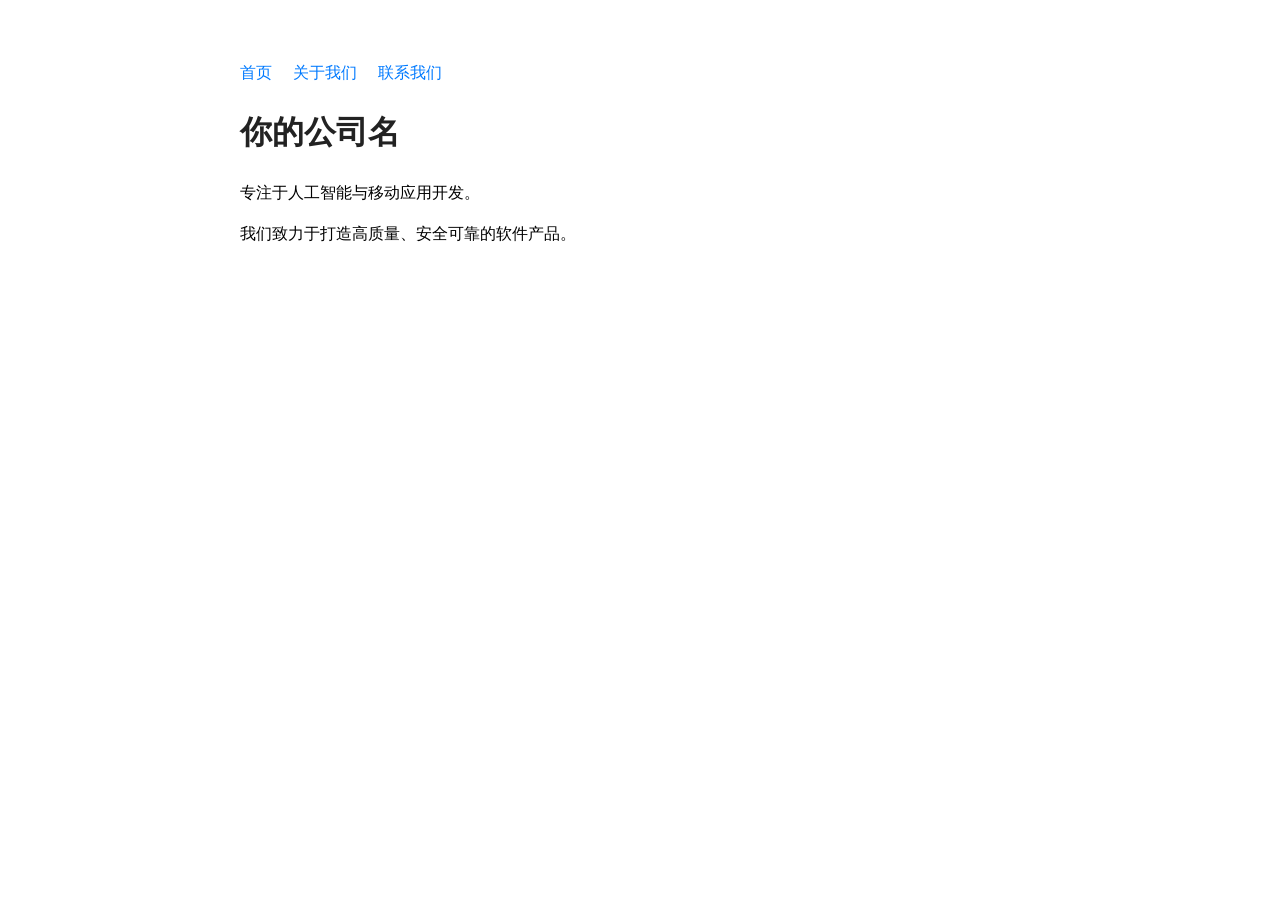
==== index.html @ 3e5f757e "init" ====
<!DOCTYPE html>
<html lang="zh-CN">
<head>
<meta charset="UTF-8">
<title>你的公司名</title>
<style>
body{font-family:system-ui;max-width:800px;margin:40px auto;padding:20px;line-height:1.6}
h1{color:#222}
.nav a{margin-right:16px;color:#007aff;text-decoration:none}
</style>
</head>
<body>
<div class="nav">
<a href="/">首页</a>
<a href="/about.html">关于我们</a>
<a href="/contact.html">联系我们</a>
</div>
<h1>你的公司名</h1>
<p>专注于人工智能与移动应用开发。</p>
<p>我们致力于打造高质量、安全可靠的软件产品。</p>
</body>
</html>
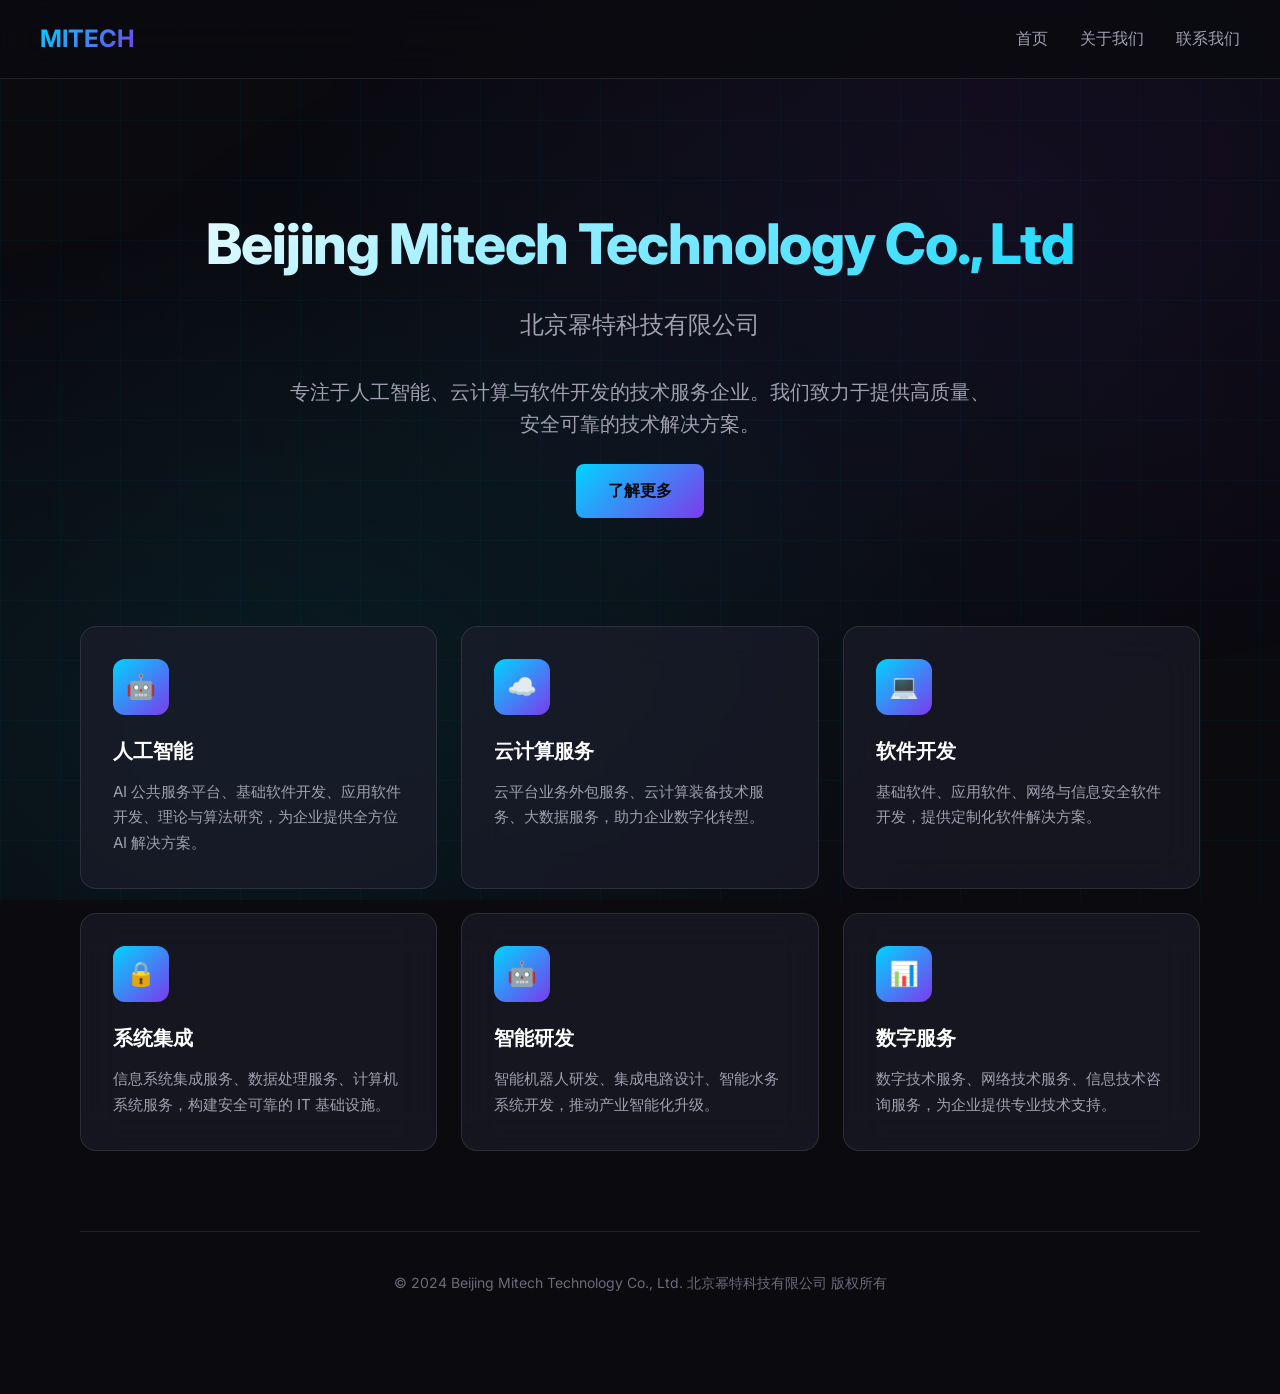
==== commit 58cb0d14: "init v2" ====
--- a/index.html
+++ b/index.html
@@ -2,21 +2,65 @@
 <html lang="zh-CN">
 <head>
 <meta charset="UTF-8">
-<title>你的公司名</title>
-<style>
-body{font-family:system-ui;max-width:800px;margin:40px auto;padding:20px;line-height:1.6}
-h1{color:#222}
-.nav a{margin-right:16px;color:#007aff;text-decoration:none}
-</style>
+<meta name="viewport" content="width=device-width, initial-scale=1.0">
+<title>Beijing Mitech Technology Co., Ltd - 北京幂特科技有限公司</title>
+<link rel="stylesheet" href="styles.css">
+<link href="https://fonts.googleapis.com/css2?family=Inter:wght@400;500;600;700;800&display=swap" rel="stylesheet">
 </head>
 <body>
-<div class="nav">
-<a href="/">首页</a>
-<a href="/about.html">关于我们</a>
-<a href="/contact.html">联系我们</a>
+<nav class="nav">
+  <div class="nav-brand">MITECH</div>
+  <div class="nav-links">
+    <a href="/">首页</a>
+    <a href="/about.html">关于我们</a>
+    <a href="/contact.html">联系我们</a>
+  </div>
+</nav>
+
+<div class="container">
+  <section class="hero">
+    <h1>Beijing Mitech Technology Co., Ltd</h1>
+    <h2>北京幂特科技有限公司</h2>
+    <p>专注于人工智能、云计算与软件开发的技术服务企业。我们致力于提供高质量、安全可靠的技术解决方案。</p>
+    <a href="/about.html" class="btn-glow">了解更多</a>
+  </section>
+
+  <section class="cards-grid">
+    <div class="glass-card card">
+      <div class="card-icon">🤖</div>
+      <h3>人工智能</h3>
+      <p>AI 公共服务平台、基础软件开发、应用软件开发、理论与算法研究，为企业提供全方位 AI 解决方案。</p>
+    </div>
+    <div class="glass-card card">
+      <div class="card-icon">☁️</div>
+      <h3>云计算服务</h3>
+      <p>云平台业务外包服务、云计算装备技术服务、大数据服务，助力企业数字化转型。</p>
+    </div>
+    <div class="glass-card card">
+      <div class="card-icon">💻</div>
+      <h3>软件开发</h3>
+      <p>基础软件、应用软件、网络与信息安全软件开发，提供定制化软件解决方案。</p>
+    </div>
+    <div class="glass-card card">
+      <div class="card-icon">🔒</div>
+      <h3>系统集成</h3>
+      <p>信息系统集成服务、数据处理服务、计算机系统服务，构建安全可靠的 IT 基础设施。</p>
+    </div>
+    <div class="glass-card card">
+      <div class="card-icon">🤖</div>
+      <h3>智能研发</h3>
+      <p>智能机器人研发、集成电路设计、智能水务系统开发，推动产业智能化升级。</p>
+    </div>
+    <div class="glass-card card">
+      <div class="card-icon">📊</div>
+      <h3>数字服务</h3>
+      <p>数字技术服务、网络技术服务、信息技术咨询服务，为企业提供专业技术支持。</p>
+    </div>
+  </section>
+
+  <footer class="footer">
+    <p>&copy; 2024 Beijing Mitech Technology Co., Ltd. 北京幂特科技有限公司 版权所有</p>
+  </footer>
 </div>
-<h1>你的公司名</h1>
-<p>专注于人工智能与移动应用开发。</p>
-<p>我们致力于打造高质量、安全可靠的软件产品。</p>
 </body>
-</html>+</html>
--- a/styles.css
+++ b/styles.css
@@ -0,0 +1,415 @@
+/* Mitech Technology - Global Styles */
+
+:root {
+  --bg-primary: #0a0a0f;
+  --bg-secondary: #12121a;
+  --bg-card: rgba(30, 30, 45, 0.6);
+  --accent-primary: #00d4ff;
+  --accent-secondary: #7c3aed;
+  --text-primary: #ffffff;
+  --text-secondary: #a0a0b0;
+  --text-muted: #6b6b7b;
+  --border-color: rgba(255, 255, 255, 0.1);
+  --glow-primary: rgba(0, 212, 255, 0.3);
+  --glow-secondary: rgba(124, 58, 237, 0.3);
+}
+
+* {
+  margin: 0;
+  padding: 0;
+  box-sizing: border-box;
+}
+
+html {
+  scroll-behavior: smooth;
+}
+
+body {
+  font-family: 'Inter', -apple-system, BlinkMacSystemFont, 'Segoe UI', Roboto, sans-serif;
+  background: var(--bg-primary);
+  color: var(--text-primary);
+  line-height: 1.6;
+  min-height: 100vh;
+  overflow-x: hidden;
+}
+
+/* Animated Background */
+body::before {
+  content: '';
+  position: fixed;
+  top: 0;
+  left: 0;
+  width: 100%;
+  height: 100%;
+  background: 
+    radial-gradient(ellipse at 20% 80%, rgba(0, 212, 255, 0.08) 0%, transparent 50%),
+    radial-gradient(ellipse at 80% 20%, rgba(124, 58, 237, 0.08) 0%, transparent 50%),
+    radial-gradient(ellipse at 50% 50%, rgba(0, 212, 255, 0.03) 0%, transparent 70%);
+  z-index: -2;
+  animation: bgPulse 8s ease-in-out infinite;
+}
+
+@keyframes bgPulse {
+  0%, 100% { opacity: 1; }
+  50% { opacity: 0.7; }
+}
+
+/* Grid Pattern Overlay */
+body::after {
+  content: '';
+  position: fixed;
+  top: 0;
+  left: 0;
+  width: 100%;
+  height: 100%;
+  background-image: 
+    linear-gradient(rgba(0, 212, 255, 0.03) 1px, transparent 1px),
+    linear-gradient(90deg, rgba(0, 212, 255, 0.03) 1px, transparent 1px);
+  background-size: 60px 60px;
+  z-index: -1;
+}
+
+/* Navigation */
+.nav {
+  position: fixed;
+  top: 0;
+  left: 0;
+  right: 0;
+  padding: 20px 40px;
+  background: rgba(10, 10, 15, 0.8);
+  backdrop-filter: blur(20px);
+  -webkit-backdrop-filter: blur(20px);
+  border-bottom: 1px solid var(--border-color);
+  z-index: 1000;
+  display: flex;
+  justify-content: space-between;
+  align-items: center;
+}
+
+.nav-brand {
+  font-size: 1.5rem;
+  font-weight: 700;
+  background: linear-gradient(135deg, var(--accent-primary), var(--accent-secondary));
+  -webkit-background-clip: text;
+  -webkit-text-fill-color: transparent;
+  background-clip: text;
+}
+
+.nav-links {
+  display: flex;
+  gap: 32px;
+}
+
+.nav a {
+  color: var(--text-secondary);
+  text-decoration: none;
+  font-weight: 500;
+  transition: all 0.3s ease;
+  position: relative;
+}
+
+.nav a:hover {
+  color: var(--accent-primary);
+}
+
+.nav a::after {
+  content: '';
+  position: absolute;
+  bottom: -4px;
+  left: 0;
+  width: 0;
+  height: 2px;
+  background: linear-gradient(90deg, var(--accent-primary), var(--accent-secondary));
+  transition: width 0.3s ease;
+}
+
+.nav a:hover::after {
+  width: 100%;
+}
+
+/* Main Container */
+.container {
+  max-width: 1200px;
+  margin: 0 auto;
+  padding: 120px 40px 60px;
+}
+
+/* Hero Section */
+.hero {
+  text-align: center;
+  padding: 80px 0 60px;
+}
+
+.hero h1 {
+  font-size: 3.5rem;
+  font-weight: 800;
+  margin-bottom: 16px;
+  background: linear-gradient(135deg, var(--text-primary) 0%, var(--accent-primary) 100%);
+  -webkit-background-clip: text;
+  -webkit-text-fill-color: transparent;
+  background-clip: text;
+  letter-spacing: -0.02em;
+}
+
+.hero h2 {
+  font-size: 1.5rem;
+  color: var(--text-secondary);
+  font-weight: 400;
+  margin-bottom: 32px;
+}
+
+.hero p {
+  font-size: 1.25rem;
+  color: var(--text-secondary);
+  max-width: 700px;
+  margin: 0 auto 24px;
+}
+
+/* Glass Cards */
+.glass-card {
+  background: var(--bg-card);
+  backdrop-filter: blur(20px);
+  -webkit-backdrop-filter: blur(20px);
+  border: 1px solid var(--border-color);
+  border-radius: 16px;
+  padding: 32px;
+  transition: all 0.3s ease;
+}
+
+.glass-card:hover {
+  transform: translateY(-4px);
+  border-color: rgba(0, 212, 255, 0.3);
+  box-shadow: 0 20px 40px rgba(0, 0, 0, 0.3), 0 0 40px var(--glow-primary);
+}
+
+/* Cards Grid */
+.cards-grid {
+  display: grid;
+  grid-template-columns: repeat(auto-fit, minmax(300px, 1fr));
+  gap: 24px;
+  margin-top: 48px;
+}
+
+.card-icon {
+  width: 56px;
+  height: 56px;
+  background: linear-gradient(135deg, var(--accent-primary), var(--accent-secondary));
+  border-radius: 12px;
+  display: flex;
+  align-items: center;
+  justify-content: center;
+  margin-bottom: 20px;
+  font-size: 1.5rem;
+}
+
+.card h3 {
+  font-size: 1.25rem;
+  margin-bottom: 12px;
+  color: var(--text-primary);
+}
+
+.card p {
+  color: var(--text-secondary);
+  font-size: 0.95rem;
+  line-height: 1.7;
+}
+
+/* Page Header */
+.page-header {
+  text-align: center;
+  padding: 60px 0 40px;
+}
+
+.page-header h1 {
+  font-size: 2.5rem;
+  font-weight: 700;
+  margin-bottom: 16px;
+  background: linear-gradient(135deg, var(--text-primary), var(--accent-primary));
+  -webkit-background-clip: text;
+  -webkit-text-fill-color: transparent;
+  background-clip: text;
+}
+
+.page-header h2 {
+  font-size: 1.25rem;
+  color: var(--text-secondary);
+  font-weight: 400;
+}
+
+/* Content Sections */
+.content-section {
+  margin: 40px 0;
+}
+
+.content-section h3 {
+  font-size: 1.5rem;
+  margin-bottom: 20px;
+  color: var(--accent-primary);
+}
+
+.content-section p {
+  color: var(--text-secondary);
+  line-height: 1.8;
+  margin-bottom: 16px;
+}
+
+/* Tags/Badges */
+.tag-container {
+  display: flex;
+  flex-wrap: wrap;
+  gap: 12px;
+  margin-top: 20px;
+}
+
+.tag {
+  background: rgba(0, 212, 255, 0.1);
+  border: 1px solid rgba(0, 212, 255, 0.3);
+  color: var(--accent-primary);
+  padding: 8px 16px;
+  border-radius: 20px;
+  font-size: 0.875rem;
+  transition: all 0.3s ease;
+}
+
+.tag:hover {
+  background: rgba(0, 212, 255, 0.2);
+  transform: translateY(-2px);
+}
+
+/* Contact Info */
+.contact-info {
+  display: grid;
+  gap: 24px;
+}
+
+.contact-item {
+  display: flex;
+  align-items: flex-start;
+  gap: 16px;
+  padding: 24px;
+  background: var(--bg-card);
+  backdrop-filter: blur(20px);
+  border: 1px solid var(--border-color);
+  border-radius: 12px;
+  transition: all 0.3s ease;
+}
+
+.contact-item:hover {
+  border-color: rgba(0, 212, 255, 0.3);
+}
+
+.contact-icon {
+  width: 48px;
+  height: 48px;
+  background: linear-gradient(135deg, var(--accent-primary), var(--accent-secondary));
+  border-radius: 10px;
+  display: flex;
+  align-items: center;
+  justify-content: center;
+  flex-shrink: 0;
+}
+
+.contact-content h4 {
+  color: var(--text-primary);
+  margin-bottom: 4px;
+}
+
+.contact-content p {
+  color: var(--text-secondary);
+  margin: 0;
+}
+
+/* Back Link */
+.back-link {
+  display: inline-flex;
+  align-items: center;
+  gap: 8px;
+  color: var(--text-secondary);
+  text-decoration: none;
+  margin-bottom: 32px;
+  transition: color 0.3s ease;
+}
+
+.back-link:hover {
+  color: var(--accent-primary);
+}
+
+/* Footer */
+.footer {
+  text-align: center;
+  padding: 40px;
+  border-top: 1px solid var(--border-color);
+  margin-top: 80px;
+  color: var(--text-muted);
+  font-size: 0.875rem;
+}
+
+/* Glow Button */
+.btn-glow {
+  display: inline-block;
+  padding: 14px 32px;
+  background: linear-gradient(135deg, var(--accent-primary), var(--accent-secondary));
+  color: var(--bg-primary);
+  text-decoration: none;
+  border-radius: 8px;
+  font-weight: 600;
+  transition: all 0.3s ease;
+  border: none;
+  cursor: pointer;
+}
+
+.btn-glow:hover {
+  transform: translateY(-2px);
+  box-shadow: 0 10px 30px var(--glow-primary);
+}
+
+/* Responsive */
+@media (max-width: 768px) {
+  .nav {
+    padding: 16px 20px;
+  }
+  
+  .nav-links {
+    gap: 20px;
+  }
+  
+  .container {
+    padding: 100px 20px 40px;
+  }
+  
+  .hero h1 {
+    font-size: 2rem;
+  }
+  
+  .hero h2 {
+    font-size: 1.1rem;
+  }
+  
+  .hero p {
+    font-size: 1rem;
+  }
+  
+  .cards-grid {
+    grid-template-columns: 1fr;
+  }
+  
+  .page-header h1 {
+    font-size: 1.75rem;
+  }
+}
+
+/* Animations */
+@keyframes fadeInUp {
+  from {
+    opacity: 0;
+    transform: translateY(20px);
+  }
+  to {
+    opacity: 1;
+    transform: translateY(0);
+  }
+}
+
+.animate-in {
+  animation: fadeInUp 0.6s ease-out forwards;
+}
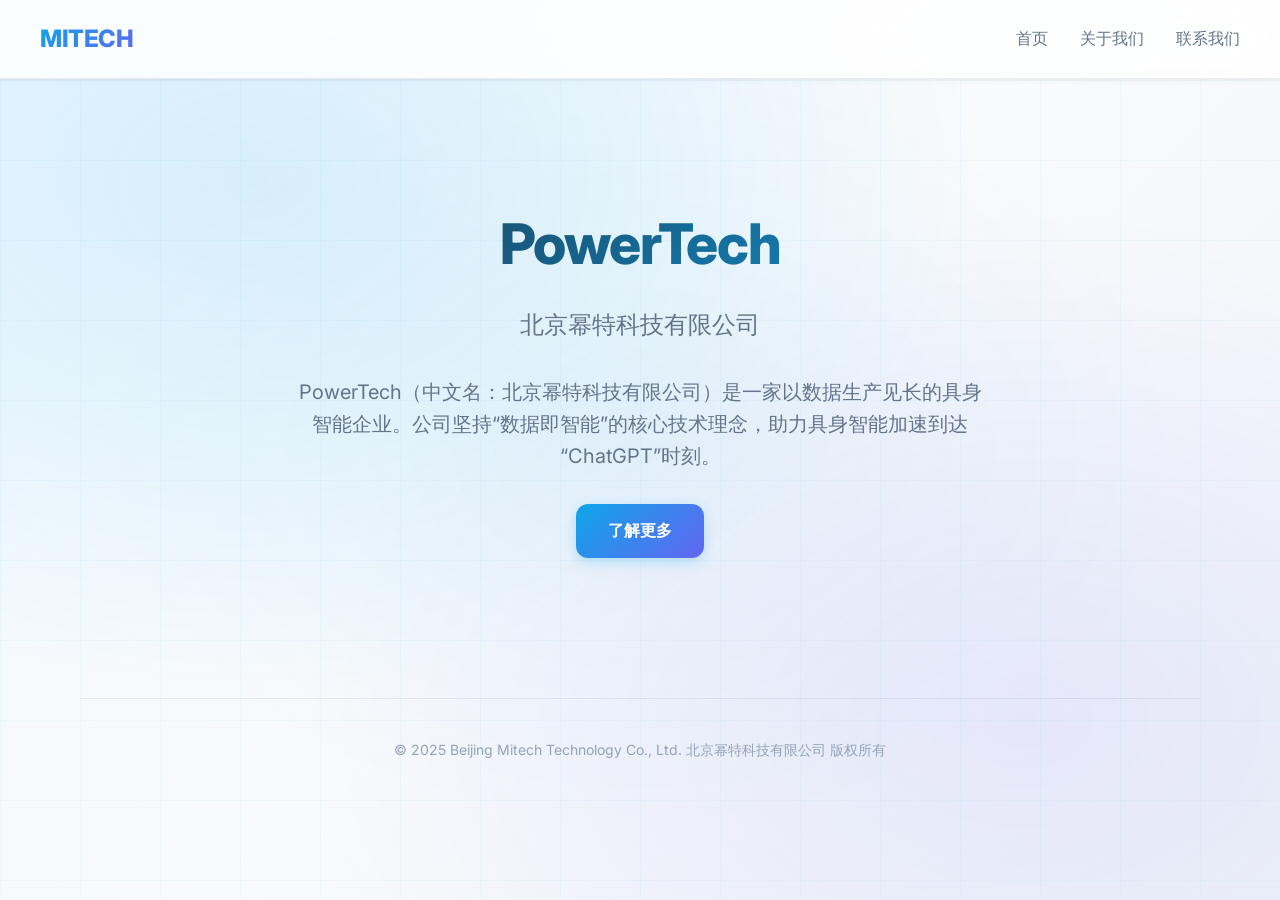
==== commit bb487846: "Fix malformed quote punctuation on homepage intro" ====
--- a/index.html
+++ b/index.html
@@ -3,7 +3,7 @@
 <head>
 <meta charset="UTF-8">
 <meta name="viewport" content="width=device-width, initial-scale=1.0">
-<title>Beijing Mitech Technology Co., Ltd - 北京幂特科技有限公司</title>
+<title>PowerTech - 北京幂特科技有限公司</title>
 <link rel="stylesheet" href="styles.css">
 <link href="https://fonts.googleapis.com/css2?family=Inter:wght@400;500;600;700;800&display=swap" rel="stylesheet">
 </head>
@@ -11,55 +11,23 @@
 <nav class="nav">
   <div class="nav-brand">MITECH</div>
   <div class="nav-links">
-    <a href="/">首页</a>
-    <a href="/about.html">关于我们</a>
-    <a href="/contact.html">联系我们</a>
+    <a href="index.html">首页</a>
+    <a href="about.html">关于我们</a>
+    <a href="contact.html">联系我们</a>
   </div>
 </nav>
 
 <div class="container">
   <section class="hero">
-    <h1>Beijing Mitech Technology Co., Ltd</h1>
+    <h1>PowerTech</h1>
     <h2>北京幂特科技有限公司</h2>
-    <p>专注于人工智能、云计算与软件开发的技术服务企业。我们致力于提供高质量、安全可靠的技术解决方案。</p>
-    <a href="/about.html" class="btn-glow">了解更多</a>
+    <p>PowerTech（中文名：北京幂特科技有限公司）是一家以数据生产见长的具身智能企业。公司坚持“数据即智能”的核心技术理念，助力具身智能加速到达“ChatGPT”时刻。</p>
+    <a href="about.html" class="btn-glow">了解更多</a>
   </section>
 
-  <section class="cards-grid">
-    <div class="glass-card card">
-      <div class="card-icon">🤖</div>
-      <h3>人工智能</h3>
-      <p>AI 公共服务平台、基础软件开发、应用软件开发、理论与算法研究，为企业提供全方位 AI 解决方案。</p>
-    </div>
-    <div class="glass-card card">
-      <div class="card-icon">☁️</div>
-      <h3>云计算服务</h3>
-      <p>云平台业务外包服务、云计算装备技术服务、大数据服务，助力企业数字化转型。</p>
-    </div>
-    <div class="glass-card card">
-      <div class="card-icon">💻</div>
-      <h3>软件开发</h3>
-      <p>基础软件、应用软件、网络与信息安全软件开发，提供定制化软件解决方案。</p>
-    </div>
-    <div class="glass-card card">
-      <div class="card-icon">🔒</div>
-      <h3>系统集成</h3>
-      <p>信息系统集成服务、数据处理服务、计算机系统服务，构建安全可靠的 IT 基础设施。</p>
-    </div>
-    <div class="glass-card card">
-      <div class="card-icon">🤖</div>
-      <h3>智能研发</h3>
-      <p>智能机器人研发、集成电路设计、智能水务系统开发，推动产业智能化升级。</p>
-    </div>
-    <div class="glass-card card">
-      <div class="card-icon">📊</div>
-      <h3>数字服务</h3>
-      <p>数字技术服务、网络技术服务、信息技术咨询服务，为企业提供专业技术支持。</p>
-    </div>
-  </section>
 
   <footer class="footer">
-    <p>&copy; 2024 Beijing Mitech Technology Co., Ltd. 北京幂特科技有限公司 版权所有</p>
+    <p>&copy; 2025 Beijing Mitech Technology Co., Ltd. 北京幂特科技有限公司 版权所有</p>
   </footer>
 </div>
 </body>
--- a/styles.css
+++ b/styles.css
@@ -1,17 +1,18 @@
-/* Mitech Technology - Global Styles */
+/* Mitech Technology - Global Styles (Light Theme) */
 
 :root {
-  --bg-primary: #0a0a0f;
-  --bg-secondary: #12121a;
-  --bg-card: rgba(30, 30, 45, 0.6);
-  --accent-primary: #00d4ff;
-  --accent-secondary: #7c3aed;
-  --text-primary: #ffffff;
-  --text-secondary: #a0a0b0;
-  --text-muted: #6b6b7b;
-  --border-color: rgba(255, 255, 255, 0.1);
-  --glow-primary: rgba(0, 212, 255, 0.3);
-  --glow-secondary: rgba(124, 58, 237, 0.3);
+  --bg-primary: #f8fafc;
+  --bg-secondary: #ffffff;
+  --bg-card: rgba(255, 255, 255, 0.8);
+  --accent-primary: #0ea5e9;
+  --accent-secondary: #6366f1;
+  --text-primary: #1e293b;
+  --text-secondary: #64748b;
+  --text-muted: #94a3b8;
+  --border-color: rgba(148, 163, 184, 0.2);
+  --glow-primary: rgba(14, 165, 233, 0.25);
+  --glow-secondary: rgba(99, 102, 241, 0.25);
+  --shadow-color: rgba(0, 0, 0, 0.08);
 }
 
 * {
@@ -26,7 +27,7 @@
 
 body {
   font-family: 'Inter', -apple-system, BlinkMacSystemFont, 'Segoe UI', Roboto, sans-serif;
-  background: var(--bg-primary);
+  background: linear-gradient(135deg, #f0f9ff 0%, #f8fafc 50%, #f1f5f9 100%);
   color: var(--text-primary);
   line-height: 1.6;
   min-height: 100vh;
@@ -42,19 +43,19 @@
   width: 100%;
   height: 100%;
   background: 
-    radial-gradient(ellipse at 20% 80%, rgba(0, 212, 255, 0.08) 0%, transparent 50%),
-    radial-gradient(ellipse at 80% 20%, rgba(124, 58, 237, 0.08) 0%, transparent 50%),
-    radial-gradient(ellipse at 50% 50%, rgba(0, 212, 255, 0.03) 0%, transparent 70%);
+    radial-gradient(ellipse at 20% 20%, rgba(14, 165, 233, 0.12) 0%, transparent 50%),
+    radial-gradient(ellipse at 80% 80%, rgba(99, 102, 241, 0.1) 0%, transparent 50%),
+    radial-gradient(ellipse at 50% 50%, rgba(14, 165, 233, 0.05) 0%, transparent 60%);
   z-index: -2;
-  animation: bgPulse 8s ease-in-out infinite;
+  animation: bgPulse 10s ease-in-out infinite;
 }
 
 @keyframes bgPulse {
-  0%, 100% { opacity: 1; }
-  50% { opacity: 0.7; }
-}
-
-/* Grid Pattern Overlay */
+  0%, 100% { opacity: 1; transform: scale(1); }
+  50% { opacity: 0.8; transform: scale(1.05); }
+}
+
+/* Subtle Grid Pattern */
 body::after {
   content: '';
   position: fixed;
@@ -63,9 +64,9 @@
   width: 100%;
   height: 100%;
   background-image: 
-    linear-gradient(rgba(0, 212, 255, 0.03) 1px, transparent 1px),
-    linear-gradient(90deg, rgba(0, 212, 255, 0.03) 1px, transparent 1px);
-  background-size: 60px 60px;
+    linear-gradient(rgba(14, 165, 233, 0.04) 1px, transparent 1px),
+    linear-gradient(90deg, rgba(14, 165, 233, 0.04) 1px, transparent 1px);
+  background-size: 80px 80px;
   z-index: -1;
 }
 
@@ -76,7 +77,7 @@
   left: 0;
   right: 0;
   padding: 20px 40px;
-  background: rgba(10, 10, 15, 0.8);
+  background: rgba(255, 255, 255, 0.85);
   backdrop-filter: blur(20px);
   -webkit-backdrop-filter: blur(20px);
   border-bottom: 1px solid var(--border-color);
@@ -84,15 +85,17 @@
   display: flex;
   justify-content: space-between;
   align-items: center;
+  box-shadow: 0 1px 3px var(--shadow-color);
 }
 
 .nav-brand {
   font-size: 1.5rem;
-  font-weight: 700;
+  font-weight: 800;
   background: linear-gradient(135deg, var(--accent-primary), var(--accent-secondary));
   -webkit-background-clip: text;
   -webkit-text-fill-color: transparent;
   background-clip: text;
+  letter-spacing: -0.02em;
 }
 
 .nav-links {
@@ -162,7 +165,7 @@
   font-size: 1.25rem;
   color: var(--text-secondary);
   max-width: 700px;
-  margin: 0 auto 24px;
+  margin: 0 auto 32px;
 }
 
 /* Glass Cards */
@@ -171,41 +174,44 @@
   backdrop-filter: blur(20px);
   -webkit-backdrop-filter: blur(20px);
   border: 1px solid var(--border-color);
-  border-radius: 16px;
+  border-radius: 20px;
   padding: 32px;
   transition: all 0.3s ease;
+  box-shadow: 0 4px 20px var(--shadow-color);
 }
 
 .glass-card:hover {
-  transform: translateY(-4px);
-  border-color: rgba(0, 212, 255, 0.3);
-  box-shadow: 0 20px 40px rgba(0, 0, 0, 0.3), 0 0 40px var(--glow-primary);
+  transform: translateY(-6px);
+  border-color: rgba(14, 165, 233, 0.3);
+  box-shadow: 0 20px 40px rgba(0, 0, 0, 0.1), 0 0 60px var(--glow-primary);
 }
 
 /* Cards Grid */
 .cards-grid {
   display: grid;
   grid-template-columns: repeat(auto-fit, minmax(300px, 1fr));
-  gap: 24px;
+  gap: 28px;
   margin-top: 48px;
 }
 
 .card-icon {
-  width: 56px;
-  height: 56px;
+  width: 60px;
+  height: 60px;
   background: linear-gradient(135deg, var(--accent-primary), var(--accent-secondary));
-  border-radius: 12px;
+  border-radius: 16px;
   display: flex;
   align-items: center;
   justify-content: center;
   margin-bottom: 20px;
-  font-size: 1.5rem;
+  font-size: 1.75rem;
+  box-shadow: 0 8px 20px rgba(14, 165, 233, 0.3);
 }
 
 .card h3 {
   font-size: 1.25rem;
   margin-bottom: 12px;
   color: var(--text-primary);
+  font-weight: 600;
 }
 
 .card p {
@@ -262,8 +268,8 @@
 }
 
 .tag {
-  background: rgba(0, 212, 255, 0.1);
-  border: 1px solid rgba(0, 212, 255, 0.3);
+  background: rgba(14, 165, 233, 0.1);
+  border: 1px solid rgba(14, 165, 233, 0.3);
   color: var(--accent-primary);
   padding: 8px 16px;
   border-radius: 20px;
@@ -272,8 +278,9 @@
 }
 
 .tag:hover {
-  background: rgba(0, 212, 255, 0.2);
+  background: rgba(14, 165, 233, 0.15);
   transform: translateY(-2px);
+  box-shadow: 0 4px 12px var(--glow-primary);
 }
 
 /* Contact Info */
@@ -289,24 +296,33 @@
   padding: 24px;
   background: var(--bg-card);
   backdrop-filter: blur(20px);
+  -webkit-backdrop-filter: blur(20px);
   border: 1px solid var(--border-color);
-  border-radius: 12px;
+  border-radius: 16px;
   transition: all 0.3s ease;
+  box-shadow: 0 4px 12px var(--shadow-color);
 }
 
 .contact-item:hover {
-  border-color: rgba(0, 212, 255, 0.3);
+  border-color: rgba(14, 165, 233, 0.4);
+  transform: translateY(-2px);
+  box-shadow: 0 12px 24px var(--shadow-color);
 }
 
 .contact-icon {
   width: 48px;
   height: 48px;
   background: linear-gradient(135deg, var(--accent-primary), var(--accent-secondary));
-  border-radius: 10px;
+  border-radius: 12px;
   display: flex;
   align-items: center;
   justify-content: center;
   flex-shrink: 0;
+  box-shadow: 0 4px 12px var(--glow-primary);
+}
+
+.contact-icon svg {
+  stroke: white;
 }
 
 .contact-content h4 {
@@ -349,13 +365,14 @@
   display: inline-block;
   padding: 14px 32px;
   background: linear-gradient(135deg, var(--accent-primary), var(--accent-secondary));
-  color: var(--bg-primary);
+  color: white;
   text-decoration: none;
-  border-radius: 8px;
+  border-radius: 12px;
   font-weight: 600;
   transition: all 0.3s ease;
   border: none;
   cursor: pointer;
+  box-shadow: 0 4px 12px var(--glow-primary);
 }
 
 .btn-glow:hover {
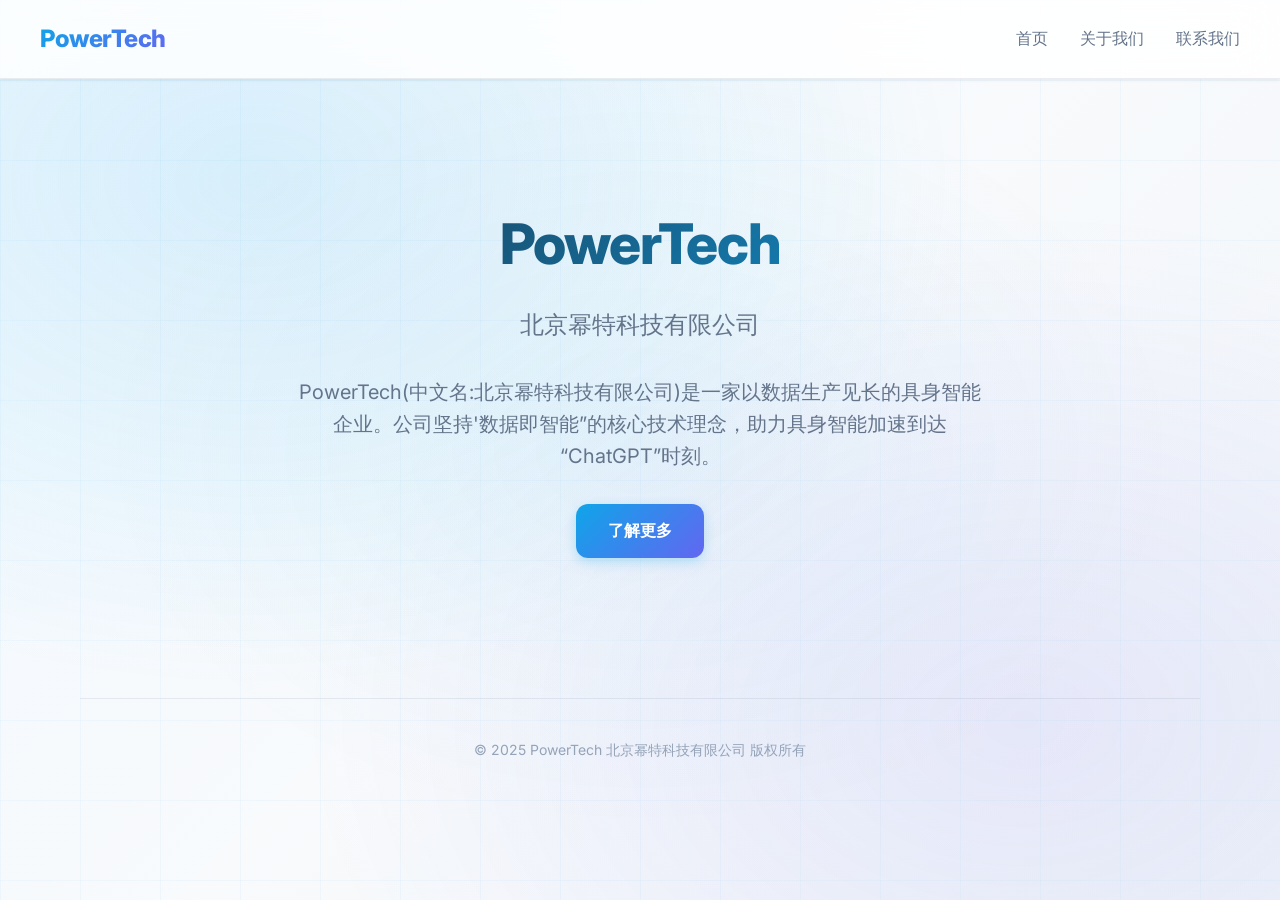
==== commit 61fafbd0: "Merge branch 'main' into codex/fix-project-errors-for-browser-access-r9vytr" ====
--- a/index.html
+++ b/index.html
@@ -9,7 +9,7 @@
 </head>
 <body>
 <nav class="nav">
-  <div class="nav-brand">MITECH</div>
+  <div class="nav-brand">PowerTech</div>
   <div class="nav-links">
     <a href="index.html">首页</a>
     <a href="about.html">关于我们</a>
@@ -21,13 +21,13 @@
   <section class="hero">
     <h1>PowerTech</h1>
     <h2>北京幂特科技有限公司</h2>
-    <p>PowerTech（中文名：北京幂特科技有限公司）是一家以数据生产见长的具身智能企业。公司坚持“数据即智能”的核心技术理念，助力具身智能加速到达“ChatGPT”时刻。</p>
+    <p>PowerTech(中文名:北京幂特科技有限公司)是一家以数据生产见长的具身智能企业。公司坚持'数据即智能”的核心技术理念，助力具身智能加速到达“ChatGPT”时刻。</p>
     <a href="about.html" class="btn-glow">了解更多</a>
   </section>
 
 
   <footer class="footer">
-    <p>&copy; 2025 Beijing Mitech Technology Co., Ltd. 北京幂特科技有限公司 版权所有</p>
+    <p>&copy; 2025 PowerTech 北京幂特科技有限公司 版权所有</p>
   </footer>
 </div>
 </body>
